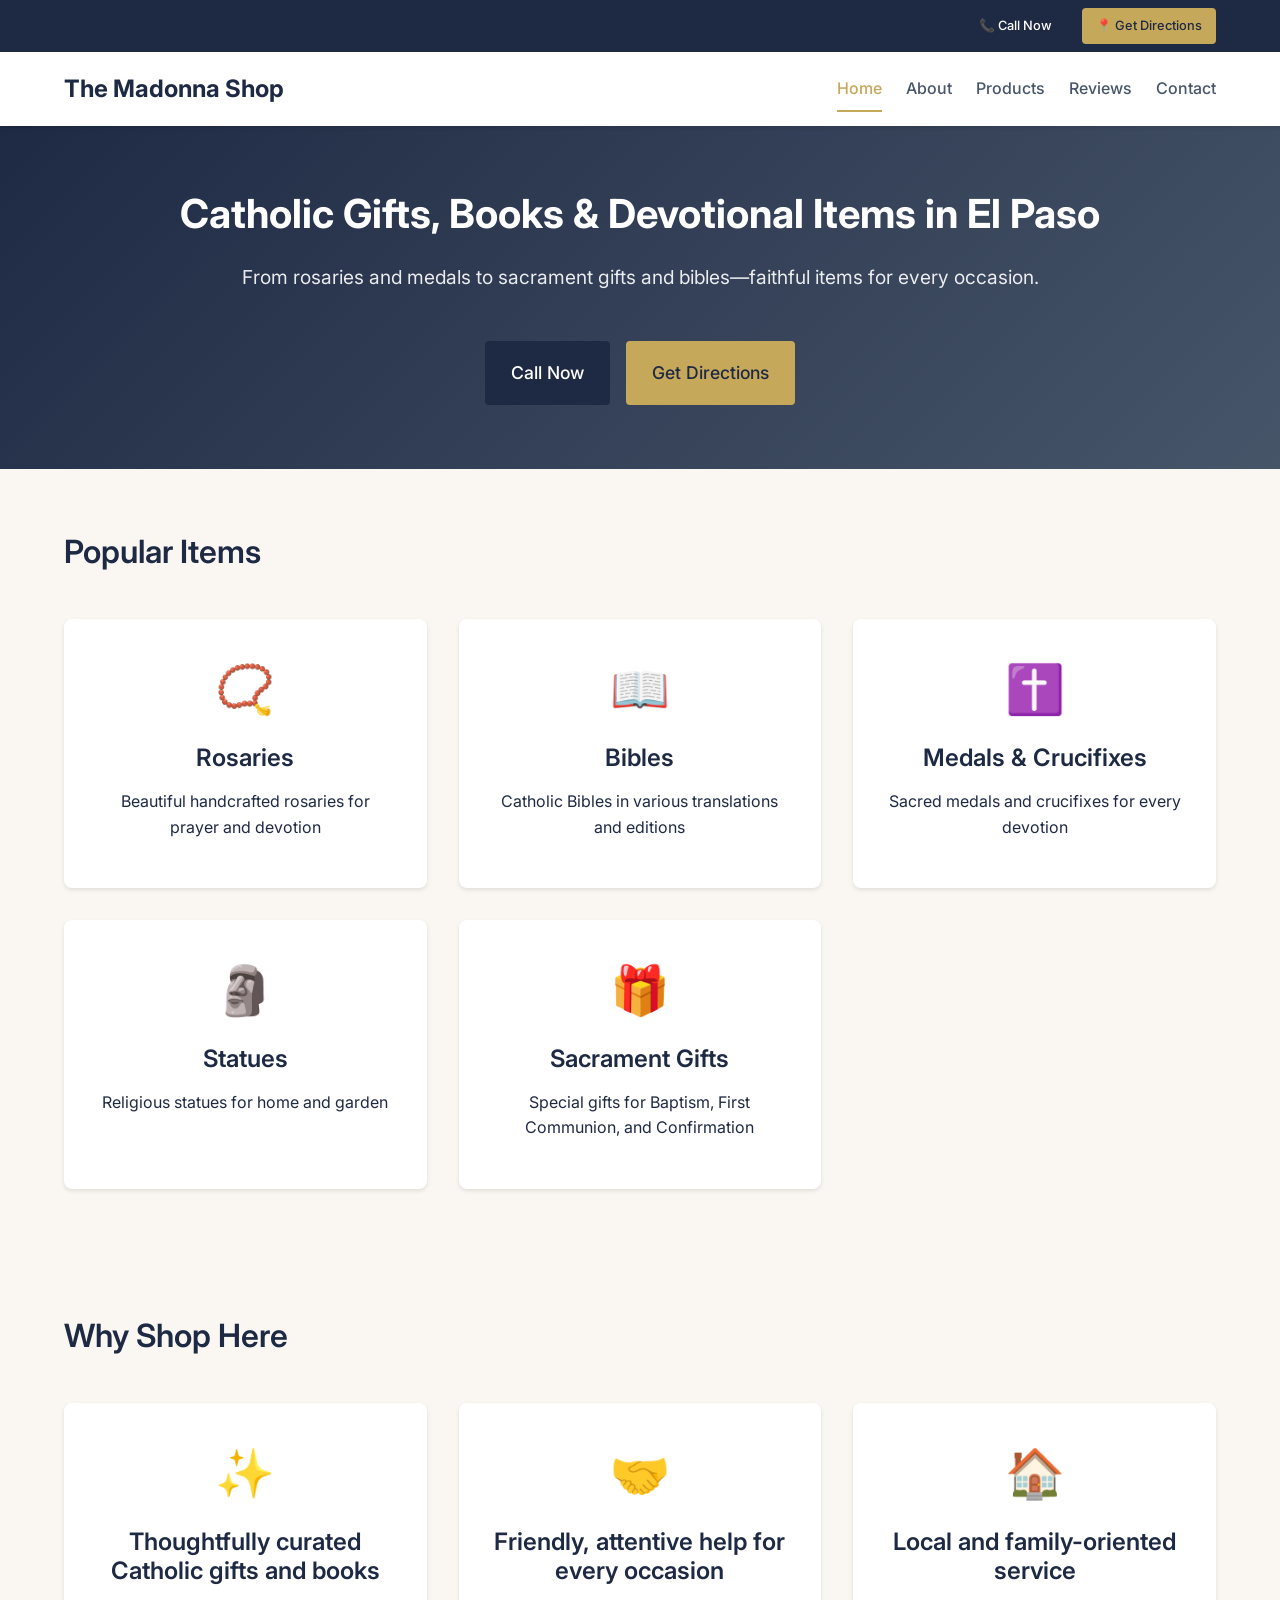
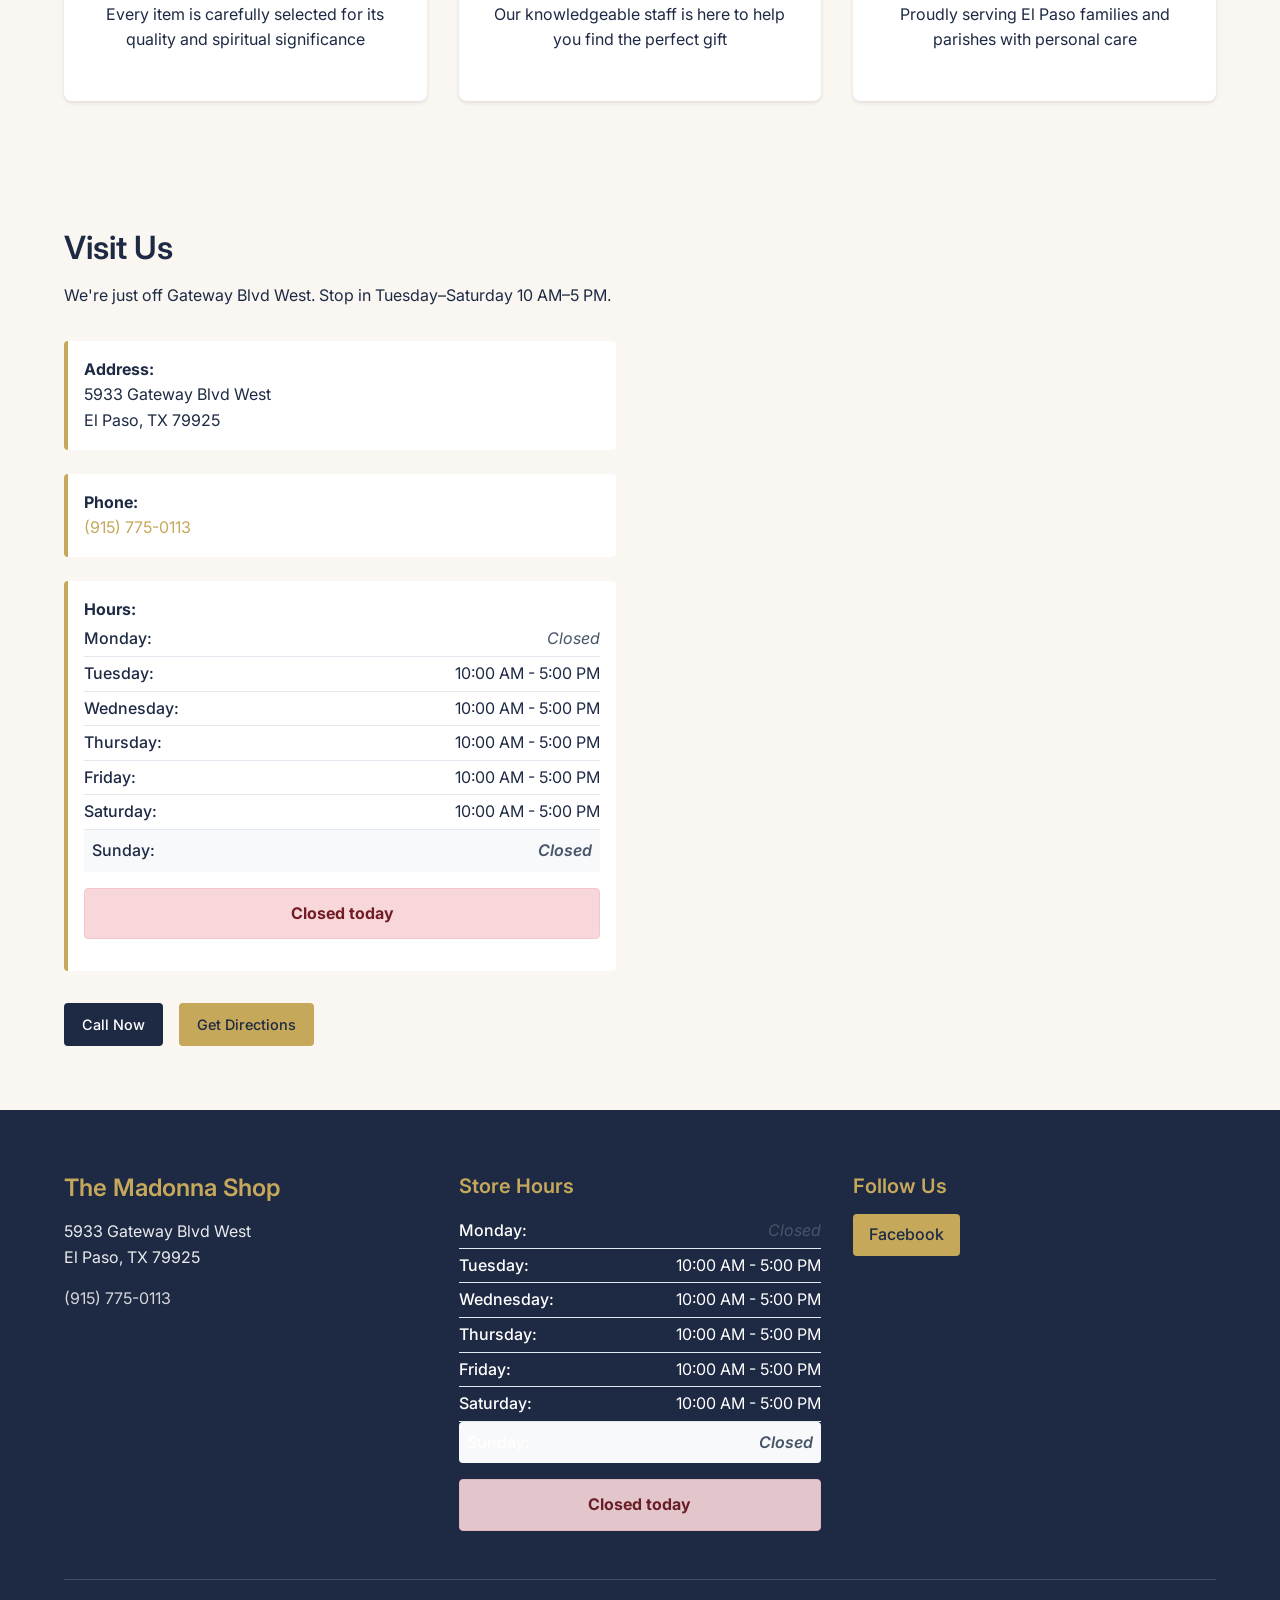
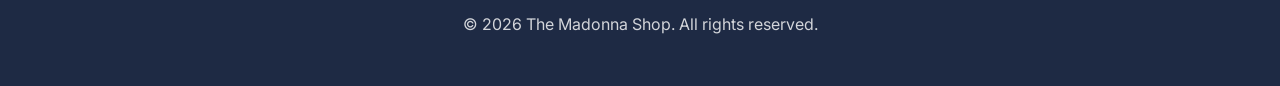
==== index.html @ 7d60f9de "Add foundational pages and structure for the Catholic gift shop website Create HTML files for index," ====
<!DOCTYPE html>
<html lang="en">
<head>
    <meta charset="UTF-8">
    <meta name="viewport" content="width=device-width, initial-scale=1.0">
    <title>Catholic Gifts, Books & Devotional Items in El Paso | The Madonna Shop</title>
    <meta name="description" content="The Madonna Shop offers Catholic gifts, books, rosaries, medals, and devotional items in El Paso, TX. Visit our religious goods store Tuesday-Saturday.">
    
    <!-- Open Graph -->
    <meta property="og:title" content="Catholic Gifts, Books & Devotional Items in El Paso | The Madonna Shop">
    <meta property="og:description" content="From rosaries and medals to sacrament gifts and bibles—faithful items for every occasion.">
    <meta property="og:type" content="website">
    <meta property="og:url" content="https://themadonnashop.com">
    <meta property="og:image" content="https://themadonnashop.com/assets/hero.jpg">
    
    <!-- Twitter Card -->
    <meta name="twitter:card" content="summary_large_image">
    <meta name="twitter:title" content="Catholic Gifts, Books & Devotional Items in El Paso | The Madonna Shop">
    <meta name="twitter:description" content="From rosaries and medals to sacrament gifts and bibles—faithful items for every occasion.">
    <meta name="twitter:image" content="https://themadonnashop.com/assets/hero.jpg">
    
    <!-- Fonts -->
    <link rel="preconnect" href="https://fonts.googleapis.com">
    <link rel="preconnect" href="https://fonts.gstatic.com" crossorigin>
    <link href="https://fonts.googleapis.com/css2?family=Inter:wght@300;400;500;600;700&display=swap" rel="stylesheet">
    
    <!-- Styles -->
    <link rel="stylesheet" href="styles.css">
    
    <!-- JSON-LD Structured Data -->
    <script type="application/ld+json">
    {
        "@context": "https://schema.org",
        "@type": "Store",
        "name": "The Madonna Shop",
        "description": "Catholic religious goods store offering gifts, books, and devotional items",
        "url": "https://themadonnashop.com",
        "telephone": "+19157750113",
        "address": {
            "@type": "PostalAddress",
            "streetAddress": "5933 Gateway Blvd West",
            "addressLocality": "El Paso",
            "addressRegion": "TX",
            "postalCode": "79925",
            "addressCountry": "US"
        },
        "geo": {
            "@type": "GeoCoordinates",
            "latitude": "31.7619",
            "longitude": "-106.4850"
        },
        "openingHoursSpecification": [
            {
                "@type": "OpeningHoursSpecification",
                "dayOfWeek": ["Tuesday", "Wednesday", "Thursday", "Friday", "Saturday"],
                "opens": "10:00",
                "closes": "17:00"
            }
        ],
        "sameAs": ["https://www.facebook.com/p/The-Madonna-Shop-61569876284552/"],
        "image": "https://themadonnashop.com/assets/store.jpg",
        "priceRange": "$"
    }
    </script>
</head>
<body>
    <!-- Quick Actions Bar -->
    <div class="quick-actions">
        <div class="container">
            <a href="tel:+19157750113" class="btn btn-primary btn-sm">📞 Call Now</a>
            <a href="https://maps.google.com/?q=5933+Gateway+Blvd+West,+El+Paso,+TX+79925" target="_blank" class="btn btn-secondary btn-sm">📍 Get Directions</a>
        </div>
    </div>

    <!-- Header -->
    <header class="header">
        <div class="container">
            <div class="logo">
                <a href="/">The Madonna Shop</a>
            </div>
            <nav class="nav">
                <a href="/" class="nav-link active">Home</a>
                <a href="/about.html" class="nav-link">About</a>
                <a href="/products.html" class="nav-link">Products</a>
                <a href="/reviews.html" class="nav-link">Reviews</a>
                <a href="/contact.html" class="nav-link">Contact</a>
            </nav>
        </div>
    </header>

    <!-- Hero Section -->
    <section class="hero">
        <div class="container">
            <div class="hero-content">
                <h1>Catholic Gifts, Books & Devotional Items in El Paso</h1>
                <p class="hero-subtitle">From rosaries and medals to sacrament gifts and bibles—faithful items for every occasion.</p>
                <div class="hero-actions">
                    <a href="tel:+19157750113" class="btn btn-primary btn-lg">Call Now</a>
                    <a href="https://maps.google.com/?q=5933+Gateway+Blvd+West,+El+Paso,+TX+79925" target="_blank" class="btn btn-secondary btn-lg">Get Directions</a>
                </div>
            </div>
        </div>
    </section>

    <!-- Popular Items Section -->
    <section class="popular-items">
        <div class="container">
            <h2>Popular Items</h2>
            <div class="items-grid">
                <div class="item-card">
                    <div class="item-icon">📿</div>
                    <h3>Rosaries</h3>
                    <p>Beautiful handcrafted rosaries for prayer and devotion</p>
                </div>
                <div class="item-card">
                    <div class="item-icon">📖</div>
                    <h3>Bibles</h3>
                    <p>Catholic Bibles in various translations and editions</p>
                </div>
                <div class="item-card">
                    <div class="item-icon">✝️</div>
                    <h3>Medals & Crucifixes</h3>
                    <p>Sacred medals and crucifixes for every devotion</p>
                </div>
                <div class="item-card">
                    <div class="item-icon">🗿</div>
                    <h3>Statues</h3>
                    <p>Religious statues for home and garden</p>
                </div>
                <div class="item-card">
                    <div class="item-icon">🎁</div>
                    <h3>Sacrament Gifts</h3>
                    <p>Special gifts for Baptism, First Communion, and Confirmation</p>
                </div>
            </div>
        </div>
    </section>

    <!-- Why Shop Here Section -->
    <section class="why-shop">
        <div class="container">
            <h2>Why Shop Here</h2>
            <div class="benefits-grid">
                <div class="benefit">
                    <div class="benefit-icon">✨</div>
                    <h3>Thoughtfully curated Catholic gifts and books</h3>
                    <p>Every item is carefully selected for its quality and spiritual significance</p>
                </div>
                <div class="benefit">
                    <div class="benefit-icon">🤝</div>
                    <h3>Friendly, attentive help for every occasion</h3>
                    <p>Our knowledgeable staff is here to help you find the perfect gift</p>
                </div>
                <div class="benefit">
                    <div class="benefit-icon">🏠</div>
                    <h3>Local and family-oriented service</h3>
                    <p>Proudly serving El Paso families and parishes with personal care</p>
                </div>
            </div>
        </div>
    </section>

    <!-- Visit Us Section -->
    <section class="visit-us">
        <div class="container">
            <div class="visit-content">
                <div class="visit-info">
                    <h2>Visit Us</h2>
                    <p class="visit-description">We're just off Gateway Blvd West. Stop in Tuesday–Saturday 10 AM–5 PM.</p>
                    
                    <div class="contact-info">
                        <div class="contact-item">
                            <strong>Address:</strong><br>
                            5933 Gateway Blvd West<br>
                            El Paso, TX 79925
                        </div>
                        <div class="contact-item">
                            <strong>Phone:</strong><br>
                            <a href="tel:+19157750113">(915) 775-0113</a>
                        </div>
                        <div class="contact-item">
                            <strong>Hours:</strong><br>
                            <div id="store-hours"></div>
                        </div>
                    </div>

                    <div class="visit-actions">
                        <a href="tel:+19157750113" class="btn btn-primary">Call Now</a>
                        <a href="https://maps.google.com/?q=5933+Gateway+Blvd+West,+El+Paso,+TX+79925" target="_blank" class="btn btn-secondary">Get Directions</a>
                    </div>
                </div>
                
                <div class="visit-map">
                    <iframe src="https://www.google.com/maps/embed?pb=!1m18!1m12!1m3!1d3390.8626!2d-106.4876!3d31.7619!2m3!1f0!2f0!3f0!3m2!1i1024!2i768!4f13.1!3m3!1m2!1s0x86e75c0c9e4d7b85%3A0x123456789abcdef!2s5933%20Gateway%20Blvd%20W%2C%20El%20Paso%2C%20TX%2079925!5e0!3m2!1sen!2sus!4v1726369000000" 
                            width="100%" 
                            height="300" 
                            style="border:0;" 
                            allowfullscreen="" 
                            loading="lazy" 
                            referrerpolicy="no-referrer-when-downgrade"
                            title="The Madonna Shop Location">
                    </iframe>
                </div>
            </div>
        </div>
    </section>

    <!-- Footer -->
    <footer class="footer">
        <div class="container">
            <div class="footer-content">
                <div class="footer-section">
                    <h3>The Madonna Shop</h3>
                    <p>5933 Gateway Blvd West<br>El Paso, TX 79925</p>
                    <p><a href="tel:+19157750113">(915) 775-0113</a></p>
                </div>
                
                <div class="footer-section">
                    <h4>Store Hours</h4>
                    <div id="footer-hours"></div>
                </div>
                
                <div class="footer-section">
                    <h4>Follow Us</h4>
                    <a href="https://www.facebook.com/p/The-Madonna-Shop-61569876284552/" target="_blank" class="social-link">Facebook</a>
                </div>
            </div>
            
            <div class="footer-bottom">
                <p>&copy; <span id="current-year"></span> The Madonna Shop. All rights reserved.</p>
            </div>
        </div>
    </footer>

    <script src="script.js"></script>
</body>
</html>
---- styles.css ----
/* The Madonna Shop - CSS Styles */

/* CSS Variables - Catholic Store Color Scheme */
:root {
    --navy: #1E2A44;
    --gold: #C6A85B;
    --ivory: #FAF7F2;
    --slate: #475569;
    --white: #ffffff;
    --light-gray: #f8f9fa;
    --border-color: #e2e8f0;
    --shadow: 0 2px 4px rgba(0, 0, 0, 0.1);
    --shadow-hover: 0 4px 8px rgba(0, 0, 0, 0.15);
    
    /* Typography */
    --font-family: 'Inter', -apple-system, BlinkMacSystemFont, 'Segoe UI', Roboto, sans-serif;
    --font-size-base: 16px;
    --line-height-base: 1.6;
    
    /* Spacing */
    --spacing-xs: 0.5rem;
    --spacing-sm: 1rem;
    --spacing-md: 1.5rem;
    --spacing-lg: 2rem;
    --spacing-xl: 3rem;
    --spacing-xxl: 4rem;
    
    /* Breakpoints */
    --mobile: 480px;
    --tablet: 768px;
    --desktop: 1024px;
    --large: 1200px;
}

/* Reset and Base Styles */
* {
    margin: 0;
    padding: 0;
    box-sizing: border-box;
}

html {
    scroll-behavior: smooth;
}

body {
    font-family: var(--font-family);
    font-size: var(--font-size-base);
    line-height: var(--line-height-base);
    color: var(--navy);
    background-color: var(--ivory);
}

/* Container */
.container {
    width: 100%;
    max-width: 1200px;
    margin: 0 auto;
    padding: 0 var(--spacing-sm);
}

@media (min-width: 768px) {
    .container {
        padding: 0 var(--spacing-md);
    }
}

/* Typography */
h1, h2, h3, h4, h5, h6 {
    font-weight: 600;
    line-height: 1.2;
    margin-bottom: var(--spacing-sm);
    color: var(--navy);
}

h1 {
    font-size: 2.5rem;
    font-weight: 700;
}

h2 {
    font-size: 2rem;
}

h3 {
    font-size: 1.5rem;
}

h4 {
    font-size: 1.25rem;
}

p {
    margin-bottom: var(--spacing-sm);
}

a {
    color: var(--gold);
    text-decoration: none;
    transition: color 0.3s ease;
}

a:hover {
    color: var(--navy);
    text-decoration: underline;
}

/* Buttons */
.btn {
    display: inline-block;
    padding: var(--spacing-xs) var(--spacing-sm);
    background-color: var(--navy);
    color: var(--white);
    border: 2px solid var(--navy);
    border-radius: 4px;
    font-weight: 500;
    text-align: center;
    text-decoration: none;
    cursor: pointer;
    transition: all 0.3s ease;
    font-size: 0.9rem;
}

.btn:hover {
    background-color: var(--gold);
    border-color: var(--gold);
    color: var(--navy);
    text-decoration: none;
    transform: translateY(-1px);
    box-shadow: var(--shadow-hover);
}

.btn-primary {
    background-color: var(--navy);
    border-color: var(--navy);
    color: var(--white);
}

.btn-secondary {
    background-color: var(--gold);
    border-color: var(--gold);
    color: var(--navy);
}

.btn-secondary:hover {
    background-color: var(--navy);
    border-color: var(--navy);
    color: var(--white);
}

.btn-outline {
    background-color: transparent;
    color: var(--navy);
    border-color: var(--navy);
}

.btn-outline:hover {
    background-color: var(--navy);
    color: var(--white);
}

.btn-sm {
    padding: 0.375rem 0.75rem;
    font-size: 0.8rem;
}

.btn-lg {
    padding: var(--spacing-sm) var(--spacing-md);
    font-size: 1.1rem;
}

/* Quick Actions Bar */
.quick-actions {
    background-color: var(--navy);
    color: var(--white);
    padding: var(--spacing-xs) 0;
    position: sticky;
    top: 0;
    z-index: 100;
}

.quick-actions .container {
    display: flex;
    justify-content: center;
    gap: var(--spacing-sm);
}

@media (min-width: 768px) {
    .quick-actions .container {
        justify-content: flex-end;
    }
}

/* Header */
.header {
    background-color: var(--white);
    box-shadow: var(--shadow);
    padding: var(--spacing-sm) 0;
    position: sticky;
    top: 40px;
    z-index: 90;
}

.header .container {
    display: flex;
    align-items: center;
    justify-content: space-between;
}

.logo a {
    font-size: 1.5rem;
    font-weight: 700;
    color: var(--navy);
    text-decoration: none;
}

.logo a:hover {
    color: var(--gold);
    text-decoration: none;
}

.nav {
    display: flex;
    gap: var(--spacing-md);
}

.nav-link {
    color: var(--slate);
    font-weight: 500;
    padding: var(--spacing-xs) 0;
    position: relative;
}

.nav-link:hover,
.nav-link.active {
    color: var(--gold);
    text-decoration: none;
}

.nav-link.active::after {
    content: '';
    position: absolute;
    bottom: -2px;
    left: 0;
    right: 0;
    height: 2px;
    background-color: var(--gold);
}

@media (max-width: 767px) {
    .nav {
        gap: var(--spacing-sm);
        font-size: 0.9rem;
    }
}

/* Hero Section */
.hero {
    background: linear-gradient(135deg, var(--navy) 0%, var(--slate) 100%);
    color: var(--white);
    padding: var(--spacing-xxl) 0;
    text-align: center;
}

.hero-content h1 {
    color: var(--white);
    margin-bottom: var(--spacing-md);
}

.hero-subtitle {
    font-size: 1.2rem;
    margin-bottom: var(--spacing-xl);
    opacity: 0.9;
}

.hero-actions {
    display: flex;
    gap: var(--spacing-sm);
    justify-content: center;
    flex-wrap: wrap;
}

@media (max-width: 767px) {
    .hero {
        padding: var(--spacing-xl) 0;
    }
    
    .hero h1 {
        font-size: 2rem;
    }
    
    .hero-subtitle {
        font-size: 1.1rem;
    }
    
    .hero-actions {
        flex-direction: column;
        align-items: center;
    }
}

/* Page Hero (for internal pages) */
.page-hero {
    background-color: var(--light-gray);
    padding: var(--spacing-xl) 0;
    text-align: center;
    border-bottom: 1px solid var(--border-color);
}

.page-hero h1 {
    margin-bottom: var(--spacing-sm);
}

/* Sections */
.popular-items,
.why-shop,
.visit-us,
.about-content,
.products-section,
.contact-content,
.review-actions,
.privacy-content {
    padding: var(--spacing-xxl) 0;
}

/* Grid Layouts */
.items-grid,
.benefits-grid,
.products-grid {
    display: grid;
    grid-template-columns: repeat(auto-fit, minmax(280px, 1fr));
    gap: var(--spacing-lg);
    margin-top: var(--spacing-xl);
}

.item-card,
.benefit,
.product-category {
    background-color: var(--white);
    padding: var(--spacing-lg);
    border-radius: 8px;
    box-shadow: var(--shadow);
    text-align: center;
    transition: transform 0.3s ease, box-shadow 0.3s ease;
}

.item-card:hover,
.benefit:hover,
.product-category:hover {
    transform: translateY(-4px);
    box-shadow: var(--shadow-hover);
}

.item-icon,
.benefit-icon,
.category-icon {
    font-size: 3rem;
    margin-bottom: var(--spacing-sm);
    display: block;
}

/* Visit Us Section */
.visit-content {
    display: grid;
    grid-template-columns: 1fr;
    gap: var(--spacing-xl);
    align-items: start;
}

@media (min-width: 768px) {
    .visit-content {
        grid-template-columns: 1fr 1fr;
    }
}

.contact-info {
    display: grid;
    gap: var(--spacing-md);
    margin: var(--spacing-lg) 0;
}

.contact-item {
    padding: var(--spacing-sm);
    background-color: var(--white);
    border-radius: 4px;
    border-left: 4px solid var(--gold);
}

.visit-actions {
    display: flex;
    gap: var(--spacing-sm);
    flex-wrap: wrap;
}

.visit-map iframe {
    border-radius: 8px;
    width: 100%;
}

/* About Page Styles */
.about-grid {
    display: grid;
    grid-template-columns: 1fr;
    gap: var(--spacing-xl);
    margin-top: var(--spacing-xl);
}

@media (min-width: 768px) {
    .about-grid {
        grid-template-columns: 2fr 1fr;
    }
}

.about-values {
    margin-top: var(--spacing-lg);
    padding: var(--spacing-lg);
    background-color: var(--light-gray);
    border-radius: 8px;
}

.about-values ul {
    list-style: none;
    margin-top: var(--spacing-sm);
}

.about-values li {
    padding: var(--spacing-xs) 0;
    border-bottom: 1px solid var(--border-color);
}

.about-values li:last-child {
    border-bottom: none;
}

.placeholder-image {
    background-color: var(--light-gray);
    border: 2px dashed var(--border-color);
    padding: var(--spacing-xxl);
    text-align: center;
    border-radius: 8px;
    color: var(--slate);
}

/* FAQ Section */
.faq-section {
    background-color: var(--light-gray);
    padding: var(--spacing-xxl) 0;
}

.faq-grid {
    display: grid;
    grid-template-columns: repeat(auto-fit, minmax(300px, 1fr));
    gap: var(--spacing-lg);
    margin-top: var(--spacing-xl);
}

.faq-item {
    background-color: var(--white);
    padding: var(--spacing-lg);
    border-radius: 8px;
    box-shadow: var(--shadow);
}

/* Contact Page Styles */
.contact-actions {
    background-color: var(--light-gray);
    padding: var(--spacing-lg) 0;
    text-align: center;
}

.action-buttons {
    display: flex;
    gap: var(--spacing-sm);
    justify-content: center;
    flex-wrap: wrap;
}

.contact-grid {
    display: grid;
    grid-template-columns: 1fr;
    gap: var(--spacing-xl);
    margin-top: var(--spacing-xl);
}

@media (min-width: 768px) {
    .contact-grid {
        grid-template-columns: 1fr 1fr;
    }
}

.contact-card {
    background-color: var(--white);
    padding: var(--spacing-lg);
    border-radius: 8px;
    box-shadow: var(--shadow);
}

.info-item {
    margin-bottom: var(--spacing-md);
    padding-bottom: var(--spacing-md);
    border-bottom: 1px solid var(--border-color);
}

.info-item:last-child {
    border-bottom: none;
    margin-bottom: 0;
}

/* Contact Form */
.contact-form {
    background-color: var(--white);
    padding: var(--spacing-lg);
    border-radius: 8px;
    box-shadow: var(--shadow);
}

.form-group {
    margin-bottom: var(--spacing-md);
}

.form-group label {
    display: block;
    margin-bottom: var(--spacing-xs);
    font-weight: 500;
    color: var(--navy);
}

.form-group input,
.form-group textarea {
    width: 100%;
    padding: var(--spacing-sm);
    border: 2px solid var(--border-color);
    border-radius: 4px;
    font-family: inherit;
    font-size: inherit;
    transition: border-color 0.3s ease;
}

.form-group input:focus,
.form-group textarea:focus {
    outline: none;
    border-color: var(--gold);
}

.success-message {
    background-color: #d4edda;
    color: #155724;
    padding: var(--spacing-md);
    border-radius: 4px;
    border: 1px solid #c3e6cb;
    margin-top: var(--spacing-md);
}

/* Map Section */
.map-section {
    background-color: var(--light-gray);
    padding: var(--spacing-xxl) 0;
}

.map-container {
    margin-top: var(--spacing-lg);
    border-radius: 8px;
    overflow: hidden;
    box-shadow: var(--shadow);
}

/* Reviews Page Styles */
.review-actions {
    text-align: center;
}

.review-buttons {
    display: flex;
    gap: var(--spacing-sm);
    justify-content: center;
    flex-wrap: wrap;
    margin: var(--spacing-xl) 0;
}

.review-note {
    background-color: var(--light-gray);
    padding: var(--spacing-md);
    border-radius: 4px;
    margin-top: var(--spacing-lg);
}

.qr-section {
    background-color: var(--light-gray);
    padding: var(--spacing-xxl) 0;
}

.qr-content {
    text-align: center;
}

.qr-container {
    margin: var(--spacing-xl) 0;
}

.qr-placeholder {
    display: inline-block;
}

.qr-image {
    width: 200px;
    height: 200px;
    background-color: var(--white);
    border: 2px dashed var(--border-color);
    display: flex;
    align-items: center;
    justify-content: center;
    text-align: center;
    margin: 0 auto var(--spacing-sm);
    border-radius: 8px;
    color: var(--slate);
}

.qr-instructions {
    color: var(--slate);
    font-size: 0.9rem;
}

.qr-download {
    margin-top: var(--spacing-lg);
}

.download-note {
    font-size: 0.9rem;
    color: var(--slate);
    margin-top: var(--spacing-xs);
}

.connect-section {
    padding: var(--spacing-xxl) 0;
}

.connect-grid {
    display: grid;
    grid-template-columns: repeat(auto-fit, minmax(280px, 1fr));
    gap: var(--spacing-lg);
    margin-top: var(--spacing-xl);
}

.connect-item {
    background-color: var(--white);
    padding: var(--spacing-lg);
    border-radius: 8px;
    box-shadow: var(--shadow);
    text-align: center;
}

.thank-you-section {
    background-color: var(--light-gray);
    padding: var(--spacing-xxl) 0;
}

.gratitude-points {
    display: grid;
    gap: var(--spacing-md);
    margin-top: var(--spacing-lg);
}

.gratitude-item {
    background-color: var(--white);
    padding: var(--spacing-md);
    border-radius: 4px;
    border-left: 4px solid var(--gold);
}

/* Privacy Page */
.privacy-text {
    max-width: 800px;
    margin: 0 auto;
    line-height: 1.7;
}

.privacy-text h2 {
    margin-top: var(--spacing-xl);
    margin-bottom: var(--spacing-md);
    color: var(--navy);
}

.privacy-text h3 {
    margin-top: var(--spacing-lg);
    margin-bottom: var(--spacing-sm);
    color: var(--slate);
}

.privacy-text ul {
    margin-bottom: var(--spacing-md);
    padding-left: var(--spacing-lg);
}

.privacy-text li {
    margin-bottom: var(--spacing-xs);
}

.contact-details {
    background-color: var(--light-gray);
    padding: var(--spacing-md);
    border-radius: 4px;
    margin: var(--spacing-lg) 0;
}

/* CTA Sections */
.cta-section {
    background: linear-gradient(135deg, var(--navy) 0%, var(--slate) 100%);
    color: var(--white);
    padding: var(--spacing-xxl) 0;
    text-align: center;
}

.cta-content h2 {
    color: var(--white);
    margin-bottom: var(--spacing-md);
}

.cta-content p {
    font-size: 1.1rem;
    margin-bottom: var(--spacing-xl);
    opacity: 0.9;
}

.cta-actions {
    display: flex;
    gap: var(--spacing-sm);
    justify-content: center;
    flex-wrap: wrap;
}

.special-orders {
    background-color: var(--light-gray);
    padding: var(--spacing-xxl) 0;
}

.special-orders-content {
    text-align: center;
}

.special-features {
    display: grid;
    grid-template-columns: repeat(auto-fit, minmax(250px, 1fr));
    gap: var(--spacing-lg);
    margin: var(--spacing-xl) 0;
}

.feature {
    background-color: var(--white);
    padding: var(--spacing-md);
    border-radius: 8px;
    box-shadow: var(--shadow);
}

.special-actions {
    display: flex;
    gap: var(--spacing-sm);
    justify-content: center;
    flex-wrap: wrap;
    margin-top: var(--spacing-xl);
}

/* Footer */
.footer {
    background-color: var(--navy);
    color: var(--white);
    padding: var(--spacing-xxl) 0 var(--spacing-lg);
}

.footer-content {
    display: grid;
    grid-template-columns: repeat(auto-fit, minmax(250px, 1fr));
    gap: var(--spacing-lg);
    margin-bottom: var(--spacing-lg);
}

.footer-section h3,
.footer-section h4 {
    color: var(--gold);
    margin-bottom: var(--spacing-sm);
}

.footer-section p,
.footer-section a {
    color: var(--white);
    opacity: 0.9;
}

.footer-section a:hover {
    opacity: 1;
    color: var(--gold);
    text-decoration: none;
}

.social-link {
    display: inline-block;
    padding: var(--spacing-xs) var(--spacing-sm);
    background-color: var(--gold);
    color: var(--navy) !important;
    border-radius: 4px;
    font-weight: 500;
    transition: all 0.3s ease;
    opacity: 1 !important;
}

.social-link:hover {
    background-color: var(--white);
    transform: translateY(-1px);
    text-decoration: none;
}

.footer-bottom {
    text-align: center;
    padding-top: var(--spacing-lg);
    border-top: 1px solid var(--slate);
    color: var(--white);
    opacity: 0.8;
}

/* Responsive Typography */
@media (max-width: 767px) {
    h1 {
        font-size: 2rem;
    }
    
    h2 {
        font-size: 1.75rem;
    }
    
    h3 {
        font-size: 1.25rem;
    }
    
    .items-grid,
    .benefits-grid,
    .products-grid {
        grid-template-columns: 1fr;
    }
}

/* Accessibility */
.btn:focus,
input:focus,
textarea:focus {
    outline: 2px solid var(--gold);
    outline-offset: 2px;
}

/* Print Styles */
@media print {
    .quick-actions,
    .header,
    .footer {
        display: none;
    }
    
    body {
        background-color: white;
        color: black;
    }
    
    .hero {
        background: none;
        color: black;
    }
}
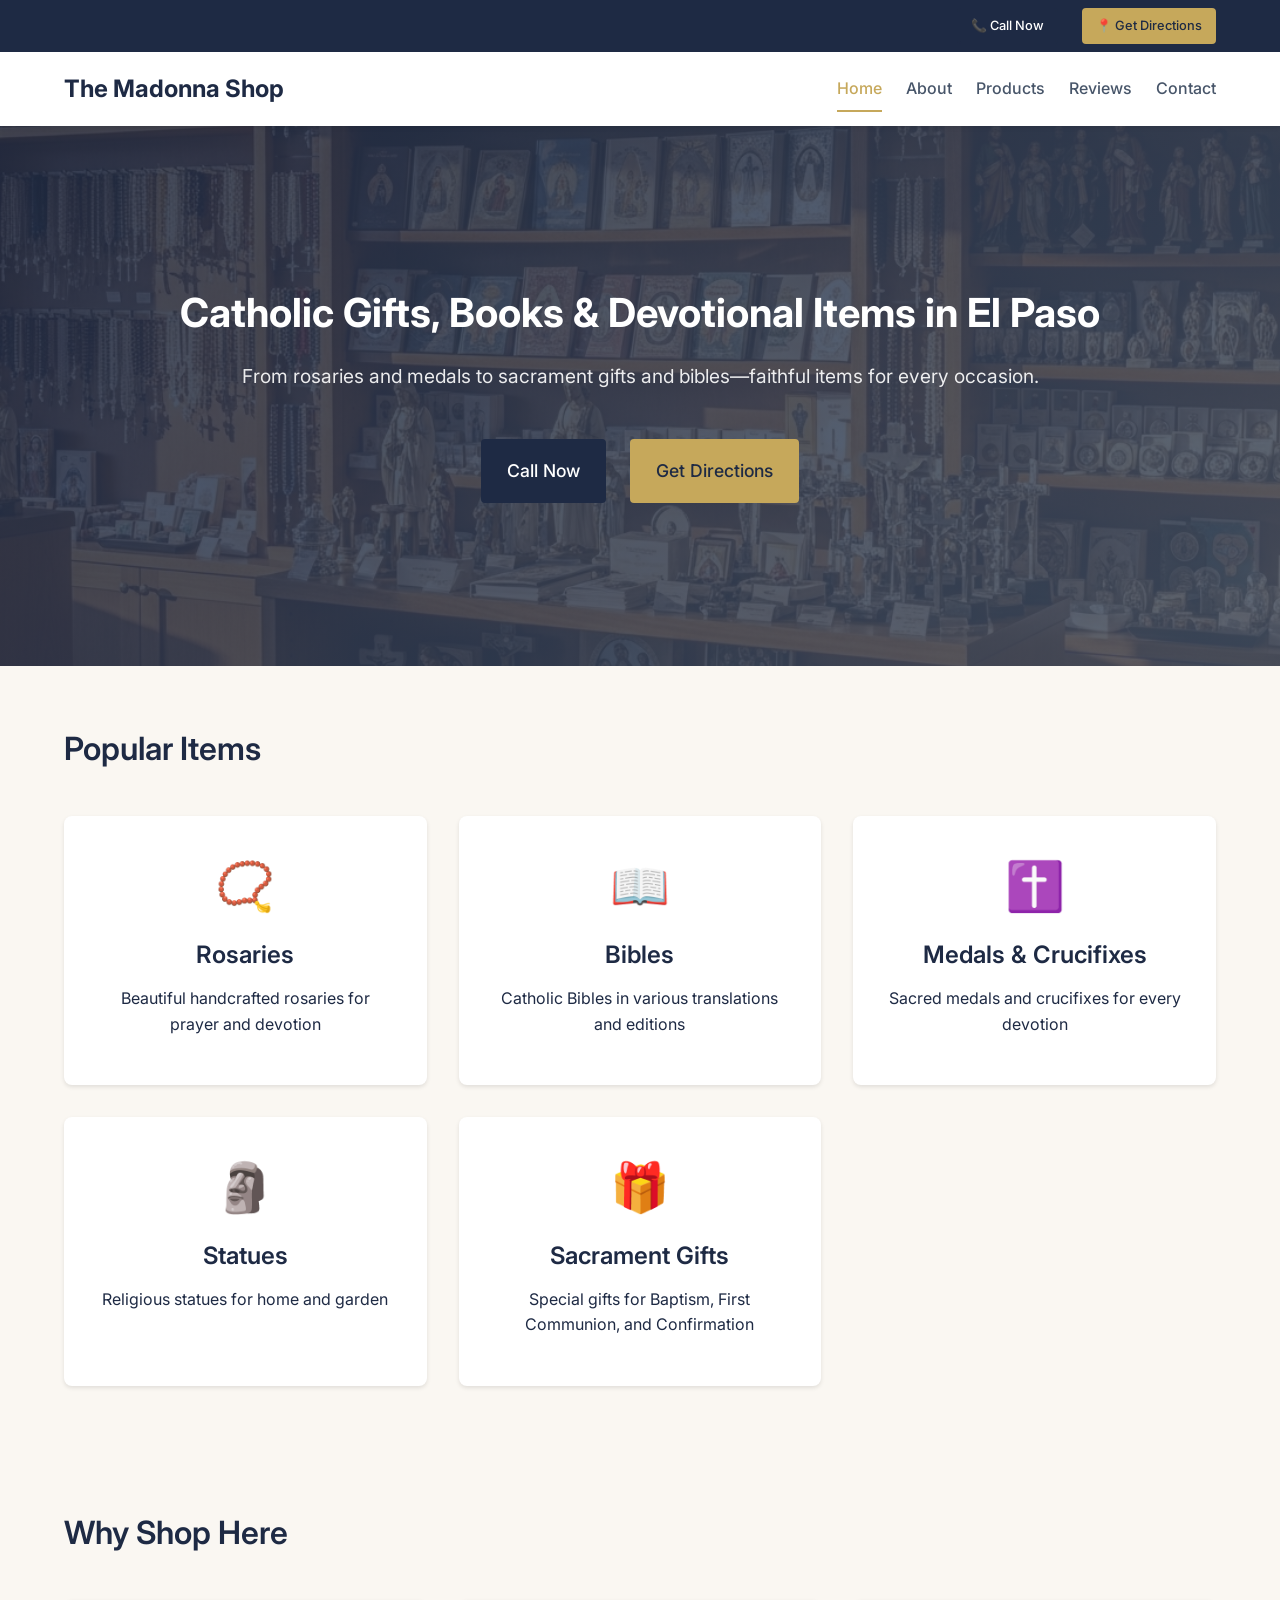
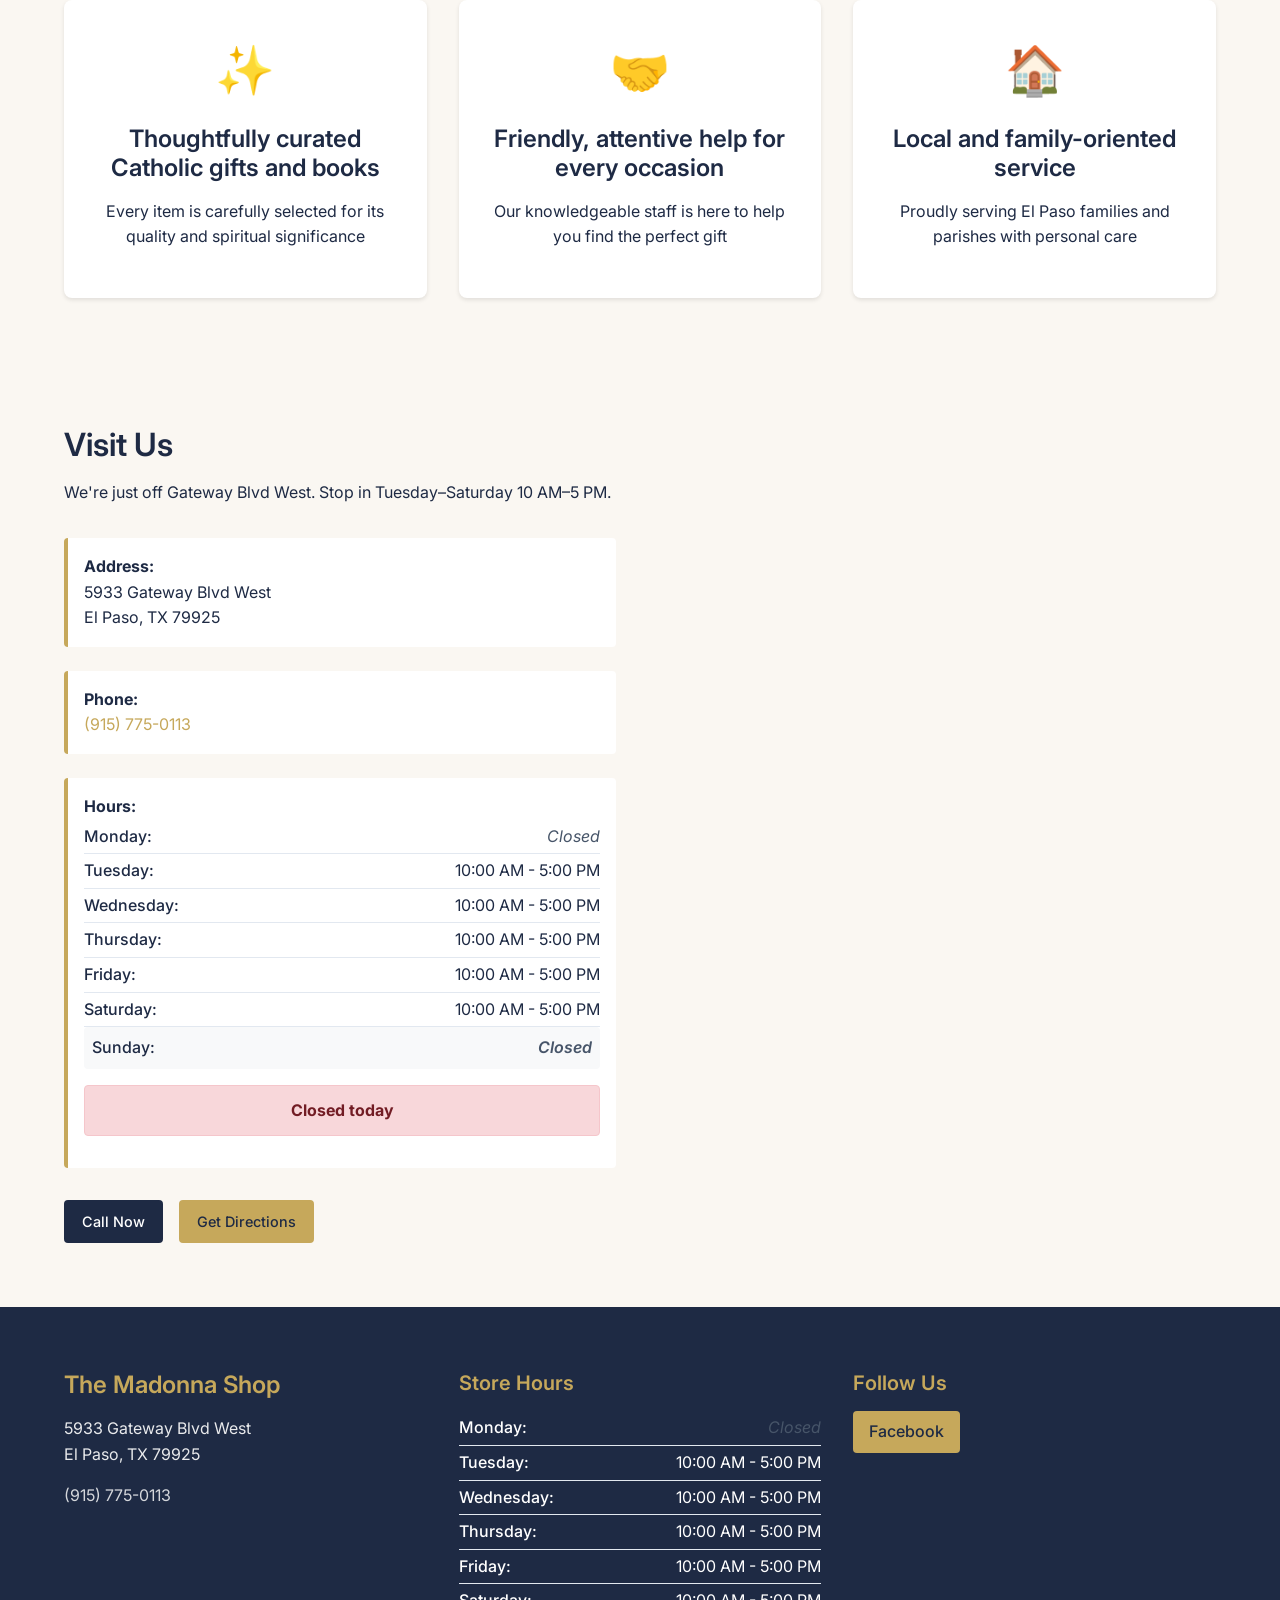
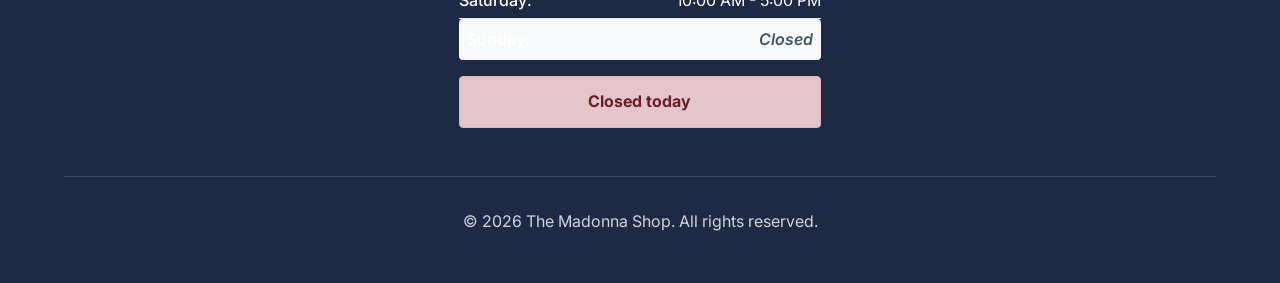
==== commit 5b4567a8: "Update website appearance with new hero image and favicon Implement a new hero image and favicon acr" ====
--- a/index.html
+++ b/index.html
@@ -11,13 +11,17 @@
     <meta property="og:description" content="From rosaries and medals to sacrament gifts and bibles—faithful items for every occasion.">
     <meta property="og:type" content="website">
     <meta property="og:url" content="https://themadonnashop.com">
-    <meta property="og:image" content="https://themadonnashop.com/assets/hero.jpg">
+    <meta property="og:image" content="/assets/hero-image.jpg">
     
     <!-- Twitter Card -->
     <meta name="twitter:card" content="summary_large_image">
     <meta name="twitter:title" content="Catholic Gifts, Books & Devotional Items in El Paso | The Madonna Shop">
     <meta name="twitter:description" content="From rosaries and medals to sacrament gifts and bibles—faithful items for every occasion.">
-    <meta name="twitter:image" content="https://themadonnashop.com/assets/hero.jpg">
+    <meta name="twitter:image" content="/assets/hero-image.jpg">
+    
+    <!-- Favicon -->
+    <link rel="icon" type="image/x-icon" href="/assets/favicon.ico">
+    <link rel="shortcut icon" href="/assets/favicon.ico">
     
     <!-- Fonts -->
     <link rel="preconnect" href="https://fonts.googleapis.com">
@@ -58,7 +62,7 @@
             }
         ],
         "sameAs": ["https://www.facebook.com/p/The-Madonna-Shop-61569876284552/"],
-        "image": "https://themadonnashop.com/assets/store.jpg",
+        "image": "/assets/hero-image.jpg",
         "priceRange": "$"
     }
     </script>
--- a/styles.css
+++ b/styles.css
@@ -182,12 +182,25 @@
 .quick-actions .container {
     display: flex;
     justify-content: center;
-    gap: var(--spacing-sm);
+    gap: var(--spacing-md);
 }
 
 @media (min-width: 768px) {
     .quick-actions .container {
         justify-content: flex-end;
+    }
+}
+
+@media (max-width: 767px) {
+    .quick-actions .container {
+        flex-direction: column;
+        align-items: center;
+        gap: var(--spacing-sm);
+    }
+    
+    .quick-actions .btn {
+        width: 100%;
+        max-width: 250px;
     }
 }
 
@@ -256,10 +269,16 @@
 
 /* Hero Section */
 .hero {
-    background: linear-gradient(135deg, var(--navy) 0%, var(--slate) 100%);
+    background: linear-gradient(135deg, rgba(30, 42, 68, 0.85) 0%, rgba(71, 85, 105, 0.85) 100%), url('assets/hero-image.jpg');
+    background-size: cover;
+    background-position: center;
+    background-attachment: fixed;
     color: var(--white);
     padding: var(--spacing-xxl) 0;
     text-align: center;
+    min-height: 60vh;
+    display: flex;
+    align-items: center;
 }
 
 .hero-content h1 {
@@ -275,14 +294,20 @@
 
 .hero-actions {
     display: flex;
-    gap: var(--spacing-sm);
+    gap: var(--spacing-md);
     justify-content: center;
     flex-wrap: wrap;
+}
+
+.hero-content {
+    width: 100%;
 }
 
 @media (max-width: 767px) {
     .hero {
         padding: var(--spacing-xl) 0;
+        background-attachment: scroll;
+        min-height: 50vh;
     }
     
     .hero h1 {
@@ -296,6 +321,13 @@
     .hero-actions {
         flex-direction: column;
         align-items: center;
+        gap: var(--spacing-md);
+    }
+    
+    .hero-actions .btn {
+        width: 100%;
+        max-width: 300px;
+        padding: var(--spacing-md) var(--spacing-lg);
     }
 }
 
